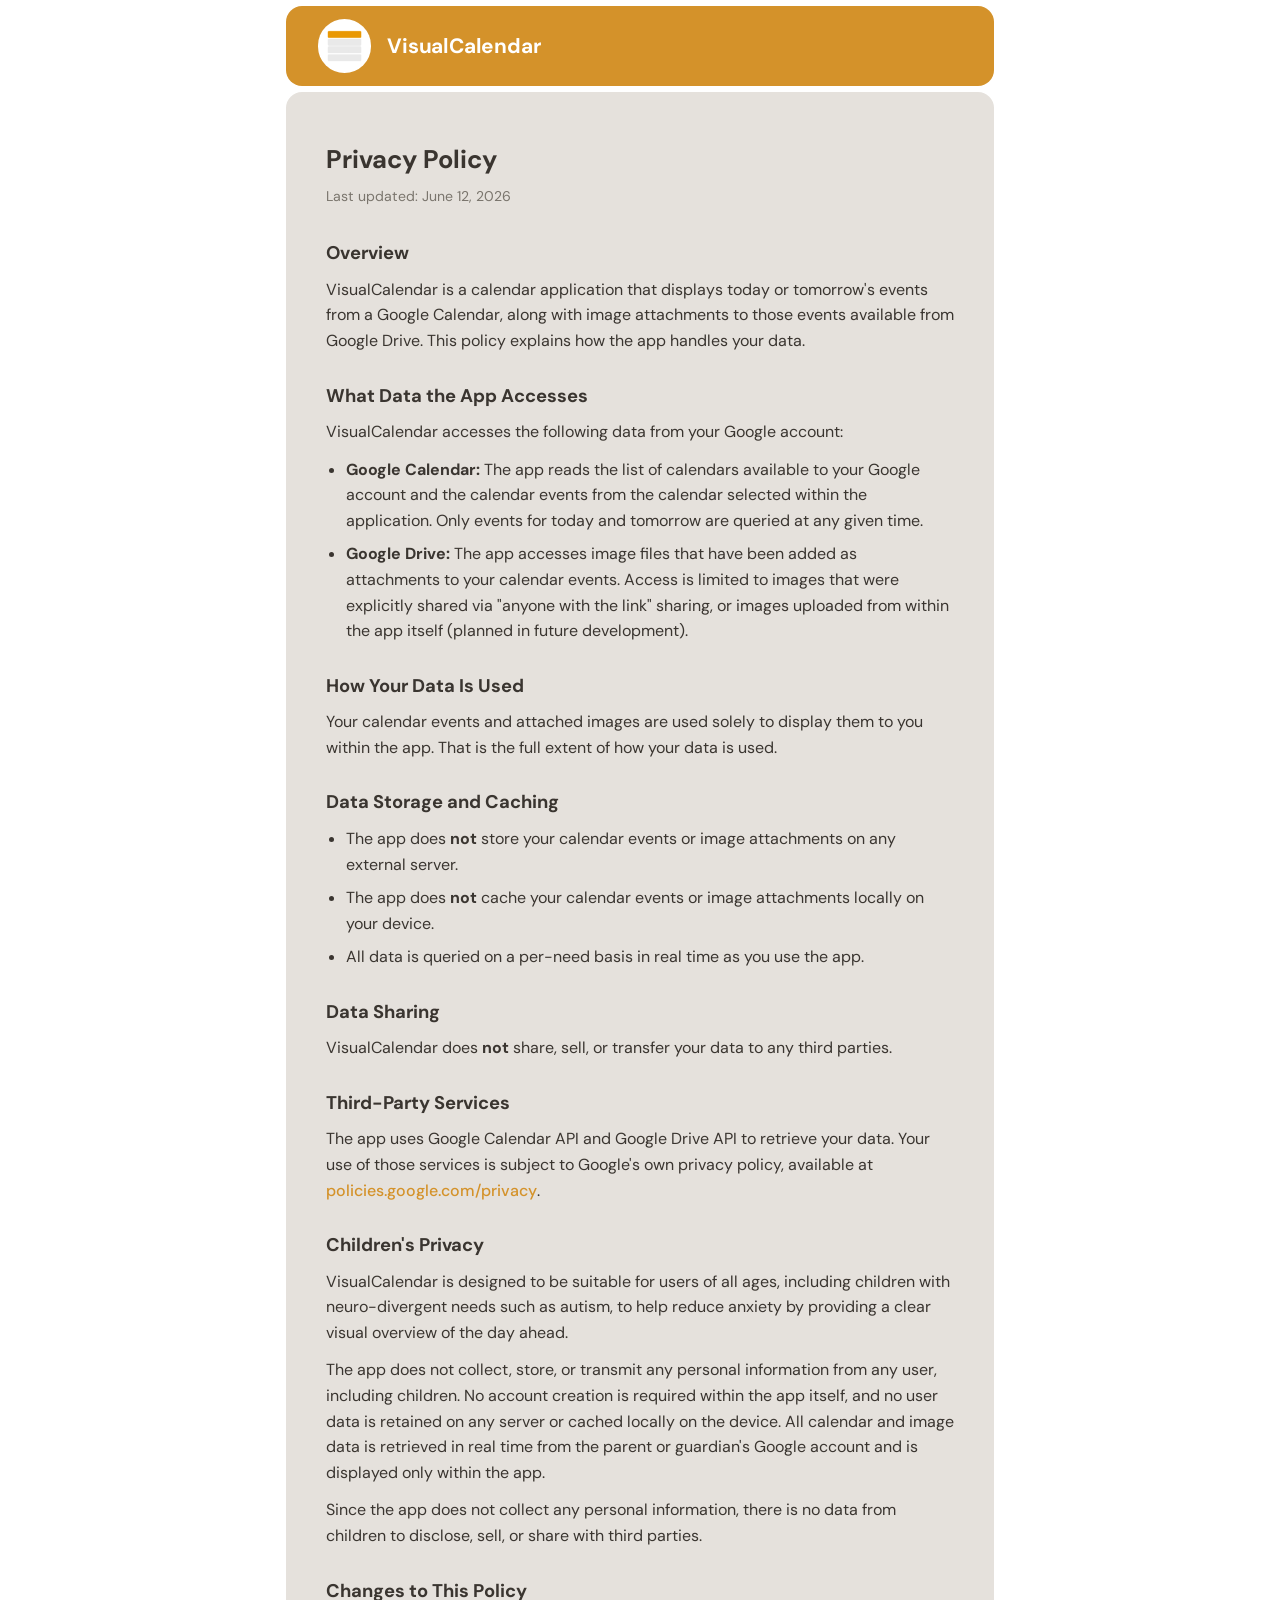
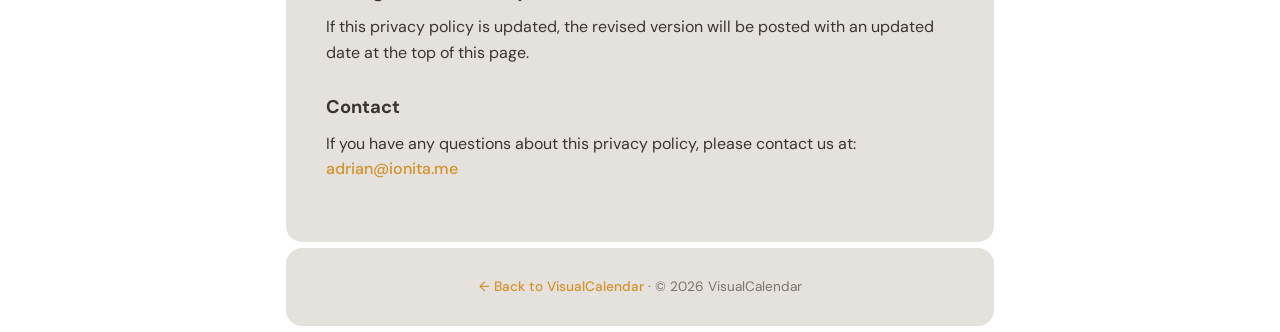
==== docs/privacy-policy.html @ dc728dca "change /site to /docs for github pages to work" ====
<!DOCTYPE html>
<html lang="en">
<head>
  <meta charset="UTF-8">
  <meta name="viewport" content="width=device-width, initial-scale=1.0">
  <title>Privacy Policy — VisualCalendar</title>
  <link rel="icon" href="app_icon.png" type="image/png">
  <link href="https://fonts.googleapis.com/css2?family=DM+Sans:wght@400;500;700&display=swap" rel="stylesheet">
  <link rel="stylesheet" href="style.css">
  <style>
    .content h1 {
      font-weight: 700;
      font-size: 1.6rem;
      margin-bottom: 4px;
    }
    .content .updated {
      font-size: 0.88rem;
      color: var(--mid);
      margin-bottom: 32px;
    }
    .content p {
      margin-bottom: 12px;
      color: var(--slate);
    }
    .content ul {
      margin: 0 0 12px 20px;
    }
    .content li {
      margin-bottom: 8px;
    }
    .content strong {
      font-weight: 700;
    }

    @media (max-width: 360pt) {
      .content h1 { font-size: 1.35rem; }
    }
  </style>
</head>
<body>

  <div class="page">

    <header class="site-header">
      <img src="app_icon.png" alt="VisualCalendar icon">
      <a href="index.html">VisualCalendar</a>
    </header>

    <main class="content">
      <h1>Privacy Policy</h1>
      <p class="updated">Last updated: June 12, 2026</p>

      <h2>Overview</h2>
      <p>VisualCalendar is a calendar application that displays today or tomorrow's events from a Google Calendar, along with image attachments to those events available from Google Drive. This policy explains how the app handles your data.</p>

      <h2>What Data the App Accesses</h2>
      <p>VisualCalendar accesses the following data from your Google account:</p>
      <ul>
        <li><strong>Google Calendar:</strong> The app reads the list of calendars available to your Google account and the calendar events from the calendar selected within the application. Only events for today and tomorrow are queried at any given time.</li>
        <li><strong>Google Drive:</strong> The app accesses image files that have been added as attachments to your calendar events. Access is limited to images that were explicitly shared via "anyone with the link" sharing, or images uploaded from within the app itself (planned in future development).</li>
      </ul>

      <h2>How Your Data Is Used</h2>
      <p>Your calendar events and attached images are used solely to display them to you within the app. That is the full extent of how your data is used.</p>

      <h2>Data Storage and Caching</h2>
      <ul>
        <li>The app does <strong>not</strong> store your calendar events or image attachments on any external server.</li>
        <li>The app does <strong>not</strong> cache your calendar events or image attachments locally on your device.</li>
        <li>All data is queried on a per-need basis in real time as you use the app.</li>
      </ul>

      <h2>Data Sharing</h2>
      <p>VisualCalendar does <strong>not</strong> share, sell, or transfer your data to any third parties.</p>

      <h2>Third-Party Services</h2>
      <p>The app uses Google Calendar API and Google Drive API to retrieve your data. Your use of those services is subject to Google's own privacy policy, available at <a href="https://policies.google.com/privacy">policies.google.com/privacy</a>.</p>

      <h2>Children's Privacy</h2>
      <p>VisualCalendar is designed to be suitable for users of all ages, including children with neuro-divergent needs such as autism, to help reduce anxiety by providing a clear visual overview of the day ahead.</p>
      <p>The app does not collect, store, or transmit any personal information from any user, including children. No account creation is required within the app itself, and no user data is retained on any server or cached locally on the device. All calendar and image data is retrieved in real time from the parent or guardian's Google account and is displayed only within the app.</p>
      <p>Since the app does not collect any personal information, there is no data from children to disclose, sell, or share with third parties.</p>

      <h2>Changes to This Policy</h2>
      <p>If this privacy policy is updated, the revised version will be posted with an updated date at the top of this page.</p>

      <h2>Contact</h2>
      <p>If you have any questions about this privacy policy, please contact us at: <a href="mailto:adrian@ionita.me">adrian@ionita.me</a></p>
    </main>

    <footer class="site-footer">
      <a href="index.html">&larr; Back to VisualCalendar</a> &middot; &copy; 2026 VisualCalendar
    </footer>

  </div>

</body>
</html>
---- docs/style.css ----
*, *::before, *::after { box-sizing: border-box; margin: 0; padding: 0; }

:root {
  --amber:     #D4922A;
  --amber-lt:  #E0A544;
  --grey-row:  #E5E1DC;
  --slate:     #3A3530;
  --mid:       #7A756D;
  --bg:        #FFFFFF;
  --radius:    16px;
  --gap:       6px;
}

body {
  font-family: 'DM Sans', system-ui, sans-serif;
  color: var(--slate);
  background: var(--bg);
  line-height: 1.6;
  -webkit-font-smoothing: antialiased;
}

/* ---- LAYOUT CONTAINER ---- */
.rows, .page {
  display: flex;
  flex-direction: column;
  gap: var(--gap);
  padding: var(--gap);
  max-width: 720px;
  margin: 0 auto;
}

/* ---- HEADER ---- */
.site-header {
  background: var(--amber);
  color: #fff;
  padding: 10pt 24pt;
  border-radius: var(--radius);
  display: flex;
  align-items: center;
  gap: 12pt;
}
.site-header img {
  width: 40pt;
  height: 40pt;
  border-radius: 50%;
  background: #fff;
  padding: 3px;
}
.site-header h1,
.site-header a {
  color: #fff;
  text-decoration: none;
  font-weight: 700;
  font-size: 1.3rem;
  letter-spacing: -0.01em;
}

/* ---- CONTENT ROWS ---- */
.row, .content {
  background: var(--grey-row);
  border-radius: var(--radius);
  padding: 48px 40px;
}

/* ---- BUTTONS ---- */
.download-btn {
  display: inline-block;
  background: var(--amber);
  color: #fff;
  font-family: inherit;
  font-weight: 700;
  font-size: 1rem;
  padding: 15px 36px;
  border-radius: var(--radius);
  text-decoration: none;
  transition: background 0.2s ease;
}
.download-btn:hover,
.download-btn:focus {
  background: var(--amber-lt);
  outline: none;
}

.kofi-link {
  display: inline-block;
  background: var(--slate);
  color: #fff;
  font-weight: 700;
  font-size: 0.95rem;
  padding: 14px 32px;
  border-radius: var(--radius);
  text-decoration: none;
  transition: opacity 0.2s ease;
}
.kofi-link:hover,
.kofi-link:focus {
  opacity: 0.82;
  outline: none;
}

/* ---- FOOTER ---- */
.row--footer, .site-footer {
  background: var(--grey-row);
  border-radius: var(--radius);
  text-align: center;
  padding: 28px 40px;
  font-size: 0.85rem;
  color: var(--mid);
}
.row--footer a, .site-footer a {
  color: var(--amber);
  text-decoration: none;
  font-weight: 500;
}
.row--footer a:hover, .site-footer a:hover {
  text-decoration: underline;
}

/* ---- TYPOGRAPHY (shared) ---- */
h2 {
  font-weight: 700;
  font-size: 1.15rem;
  margin-top: 28px;
  margin-bottom: 8px;
}

/* ---- LINKS inside content ---- */
.content a, .row a:not(.download-btn):not(.kofi-link) {
  color: var(--amber);
  text-decoration: none;
  font-weight: 500;
}
.content a:hover, .row a:not(.download-btn):not(.kofi-link):hover {
  text-decoration: underline;
}

/* ---- RESPONSIVE ---- */
@media (max-width: 360pt) {
  .site-header { padding: 22px 20px; }
  .row, .content { padding: 36px 24px; }
  :root { --gap: 5px; --radius: 14px; }
}

@media (prefers-reduced-motion: reduce) {
  * { transition: none !important; }
}
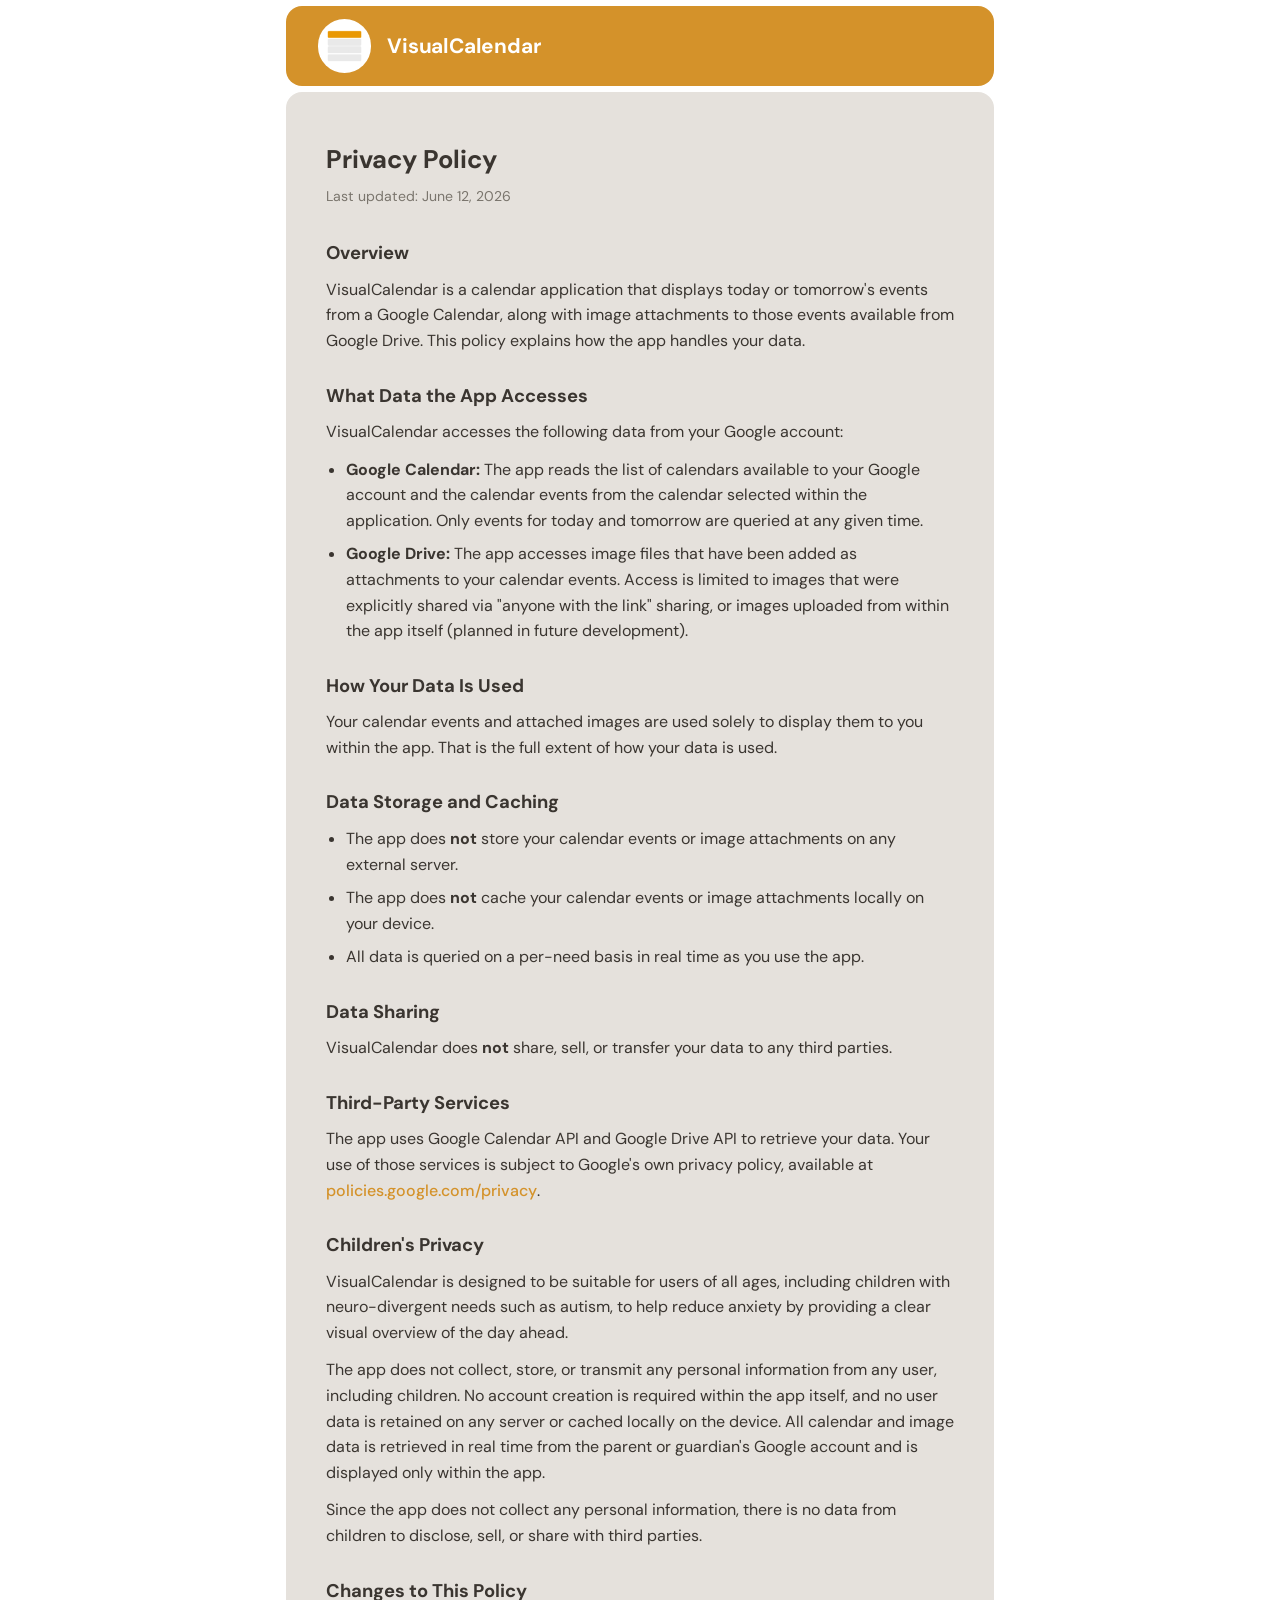
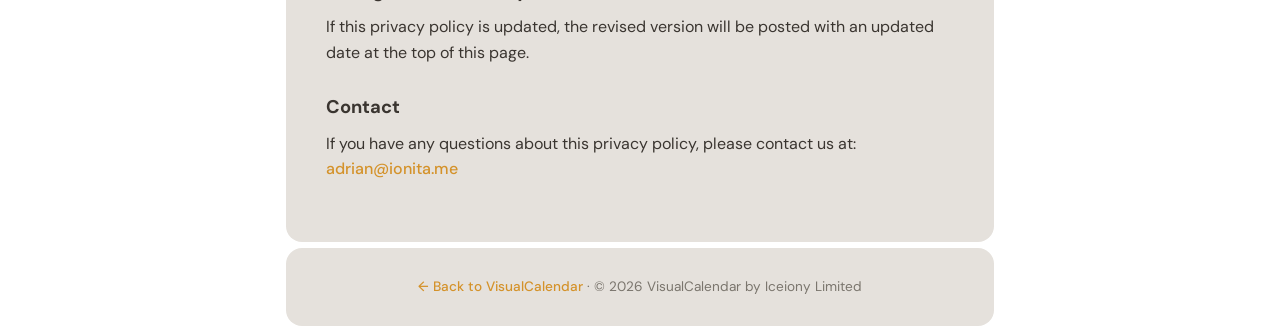
==== commit 88f34683: "mention the company name in the footer of the website" ====
--- a/docs/privacy-policy.html
+++ b/docs/privacy-policy.html
@@ -89,7 +89,7 @@
     </main>
 
     <footer class="site-footer">
-      <a href="index.html">&larr; Back to VisualCalendar</a> &middot; &copy; 2026 VisualCalendar
+      <a href="index.html">&larr; Back to VisualCalendar</a> &middot; &copy; 2026 VisualCalendar by Iceiony Limited
     </footer>
 
   </div>
